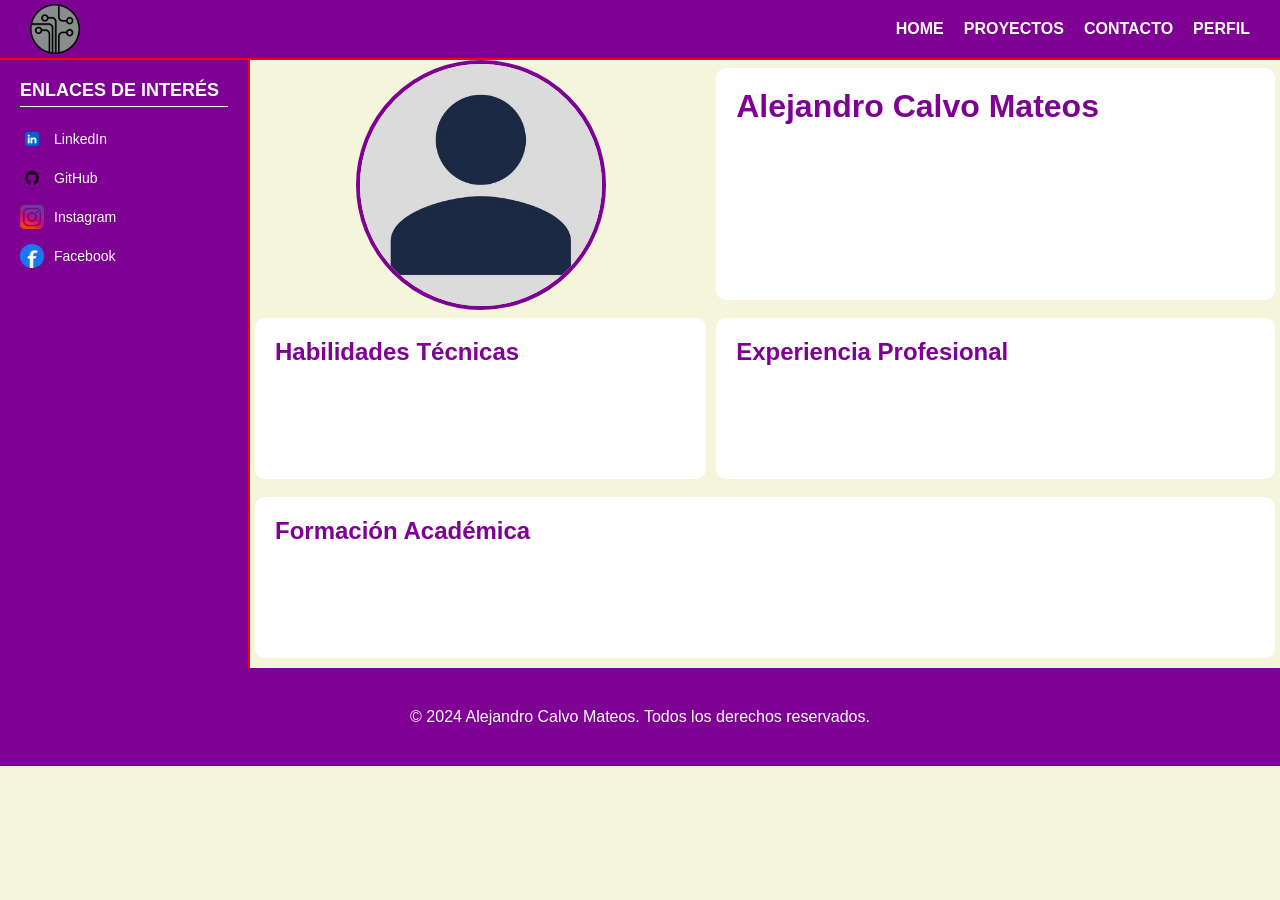
==== index.html @ e0c77dda "mi_cv" ====
<!DOCTYPE html>
<html lang="es">
<head>
    <meta charset="UTF-8">
    <meta name="viewport" content="width=device-width, initial-scale=1.0">
    <title>ALEJANDRO CALVO MATEOS</title>
    <link rel="stylesheet" href="assets/css/index_style.css"> 
</head>
<body>

    <div class="grid_index">
        
        <header class="main_header">
            <img src="assets/img/logo.png" alt="Logo" class="logo">
            <nav>
                <ul class="main_nav">
                    <li><a href="#home">HOME</a></li>
                    <li><a href="#proyectos">PROYECTOS</a></li>
                    <li><a href="#contacto">CONTACTO</a></li>
                    <li><a href="#perfil">PERFIL</a></li>
                </ul>
            </nav>
        </header>

        <aside class="sidebar">
            <h2>Enlaces de interés</h2>
            <ul>
                <li>
                    <a href="https://linkedin.com" target="_blank">
                        <img src="assets/img/linkedin.png" alt="LinkedIn"> LinkedIn
                    </a>
                </li>
                <li>
                    <a href="https://github.com" target="_blank">
                        <img src="assets/img/github.png" alt="GitHub"> GitHub
                    </a>
                </li>
                <li>
                    <a href="https://instagram.com" target="_blank">
                        <img src="assets/img/instagram.png" alt="Instagram"> Instagram
                    </a>
                </li>
                <li>
                    <a href="https://facebook.com" target="_blank">
                        <img src="assets/img/facebook.png" alt="Facebook"> Facebook
                    </a>
                </li>
            </ul>
        </aside>

        <div class="perfil">
            <img src="assets/img/perfil_cv.png" alt="Foto de perfil">
        </div>

        <div class="biografia">
            <h1>Alejandro Calvo Mateos</h1>
            <p>Desarrollador Full Stack con experiencia en la creación de aplicaciones web y móviles. Apasionado por la tecnología y el aprendizaje continuo.</p>
        </div>

        <div class="habilidades">
            <h2>Habilidades Técnicas</h2>
            <ul>
                <li><strong>Lenguajes:</strong> JavaScript, PHP, Java, CSS, HTML, SQL</li>
                <li><strong>Bases de Datos:</strong> Oracle, MySQL</li>
                <li><strong>Versiones:</strong> Git, GitHub</li>
            </ul>
        </div>

        <div class="experiencia">
            <h2>Experiencia Profesional</h2>
            <ul>
                <li><strong>Desarrollador Web - XYZ</strong> (2020 - Presente): React, Node.js.</li>
                <li><strong>Desarrollador Móvil - ABC</strong> (2018 - 2020): Flutter, iOS/Android.</li>
            </ul>
        </div>

        <div class="estudios">
            <h2>Formación Académica</h2>
            <ul>
                <li><strong>ASIR</strong> - UAX (2025 - 2027)</li>
                <li><strong>Bachillerato</strong> - El Catón (2023 - 2025)</li>
                <li><strong>ESO</strong> - El Catón (2019 - 2023)</li>
            </ul>
        </div>

        <footer class="footer">
            <p>&copy; 2024 Alejandro Calvo Mateos. Todos los derechos reservados.</p>
        </footer>

    </div>
</body>
</html>
---- assets/css/index_style.css ----
:root {
    --color-texto: #000000;       
    --color-fondo: #7b7f89;       
    --color-cajas: #ffffff;       
    --color-acento: #ff0000;      
    --color-principal: #7f0193;   
}

@media (prefers-color-scheme: dark) {
    :root {
        --color-texto: #ffffff;
        --color-fondo: #22252a;       
        --color-cajas: #333842;       
        --color-acento: #ff4d4d;      
        --color-principal: #a633ba;   
    }
}

* {
    margin: 0;
    padding: 0;
    box-sizing: border-box;
}

body {
    font-family: sans-serif;
    background-color: var(--color-fondo);
    color: var(--color-texto);
    min-height: 100vh; 
}

a { 
    text-decoration: none; 
    color: var(--color-cajas);
}

ul { 
    list-style: none; 
}

.grid_index {
    display: grid;
    grid-template-columns: 1fr; 
    grid-template-areas:
        "header"
        "perfil"
        "biografia"
        "habilidades"
        "experiencia"
        "estudios"
        "sidebar"
        "footer";
}

@media screen and (min-width: 768px) {
    .grid_index {
        grid-template-columns: 250px 1fr; 
        grid-template-rows: 60px auto auto auto auto auto auto auto;
        
        grid-template-areas:
            "header     header      header          header          header      header      header"
            "sidebar    sidebar     perfil          perfil          perfil      biografia   biografia"
            "sidebar    sidebar     habilidades     habilidades     habilidades experiencia experiencia"
            "sidebar    sidebar     estudios          estudios        estudios     estudios     estudios"
            "footer     footer      footer          footer          footer      footer       footer";
    }
}

.main_header {
    grid-area: header;
    background-color: var(--color-principal);
    display: flex;
    align-items: center;
    justify-content: space-between;
    padding: 0 30px;
    border-bottom: 2px solid var(--color-acento); 
    position: sticky;
    top: 0;
}

.main_header .logo { 
    height: 50px; 
    border-radius: 40px;
}

.main_nav { 
    display: flex; 
    gap: 20px;
    
}

.main_nav a {
    color: var(--color-cajas);
    font-weight: bold;
    transition: color 0.3s;
}

.main_nav a:hover { 
    color: var(--color-texto);
}

.sidebar {
    grid-area: sidebar;
    background-color: var(--color-principal);
    color: var(--color-cajas);
    padding: 20px;
    border-right: 2px solid var(--color-acento);
    display: flex;
    flex-direction: column;
}

.sidebar h2 {
    margin-bottom: 20px;
    font-size: 18px;
    text-transform: uppercase;
    border-bottom: 1px solid var(--color-cajas);
    padding-bottom: 5px;
}

.sidebar ul {
    display: flex;
    flex-direction: column;
    gap: 15px;
}

.sidebar li a {
    display: flex;
    align-items: center;
    gap: 10px; 
    color: var(--color-cajas);
    font-size: 14px;
}

.sidebar li a:hover {
    text-decoration: underline;
}

.sidebar img {
    width: 24px;
    height: 24px;
    object-fit: contain;
}

.biografia, .habilidades, .experiencia, .estudios {
    background-color: var(--color-cajas);
    color: var(--color-texto);
    padding: 20px;
    margin-bottom: 10px;
    margin-top: 8px;
    margin-left: 5px;
    margin-right: 5px;
    border-radius: 10px;
}

.biografia { grid-area: biografia; }
.habilidades { grid-area: habilidades; }
.experiencia { grid-area: experiencia; }
.estudios { grid-area: estudios; }

.biografia h1, .habilidades h2, .experiencia h2, .estudios h2 {
    color: var(--color-principal);
    margin-bottom: 15px;
}

.habilidades li, .experiencia li, .estudios li {
    margin-bottom: 8px;
    margin-left: 30px;
    list-style-type: disc;
}

.perfil {
    grid-area: perfil;
    display: flex;
    justify-content: center;
    align-items: center;
}

.perfil img {
    width: 100%;
    max-width: 250px; 
    height: auto;
    border-radius: 50%;
    border: 4px solid var(--color-principal);
    object-fit: cover;
}

.footer {
    grid-area: footer;
    background-color: var(--color-principal);
    color: var(--color-cajas);
    text-align: center;
    padding: 40px;
    position: sticky;
    bottom: 0;
}

@media (prefers-color-scheme: light){
:root {
    --color-1: #FE006D; 
    --color-2: #FFC00C; 
    --color-3: #3B87FF; 
    --color-4: #8439EC;
    --color-5: #FC5708; 
    --color-6: #00F6D5; 
    --color-fondo: #F5F5DC; 
    --color-texto: #FFFFFF;
}
}

@media (prefers-color-scheme: dark) {
    :root {
        --color-1: #DB4B4B; 
        --color-2: #FFE26C;
        --color-3: #93CF93;
        --color-4: #B698DF; 
        --color-5: #DBA085; 
        --color-6: #FFAAD5; 
        --color-fondo: #F5F5DC; 
        --color-texto: #FFFFFF;
    }
}

@media screen and (min-width: 480px) {
    main {
    display: grid;
    grid-template-areas: 
        "seccion-a"
        "seccion-b"
        "seccion-c"
        "seccion-d"
        "seccion-e"
        "seccion-f";
    }
}


@media screen and (min-width: 768px) {
    main {
    display: grid;
    grid-template-areas: 
        "seccion-a seccion-b"
        "seccion-c seccion-d"
        "seccion-e seccion-f";
    }
}
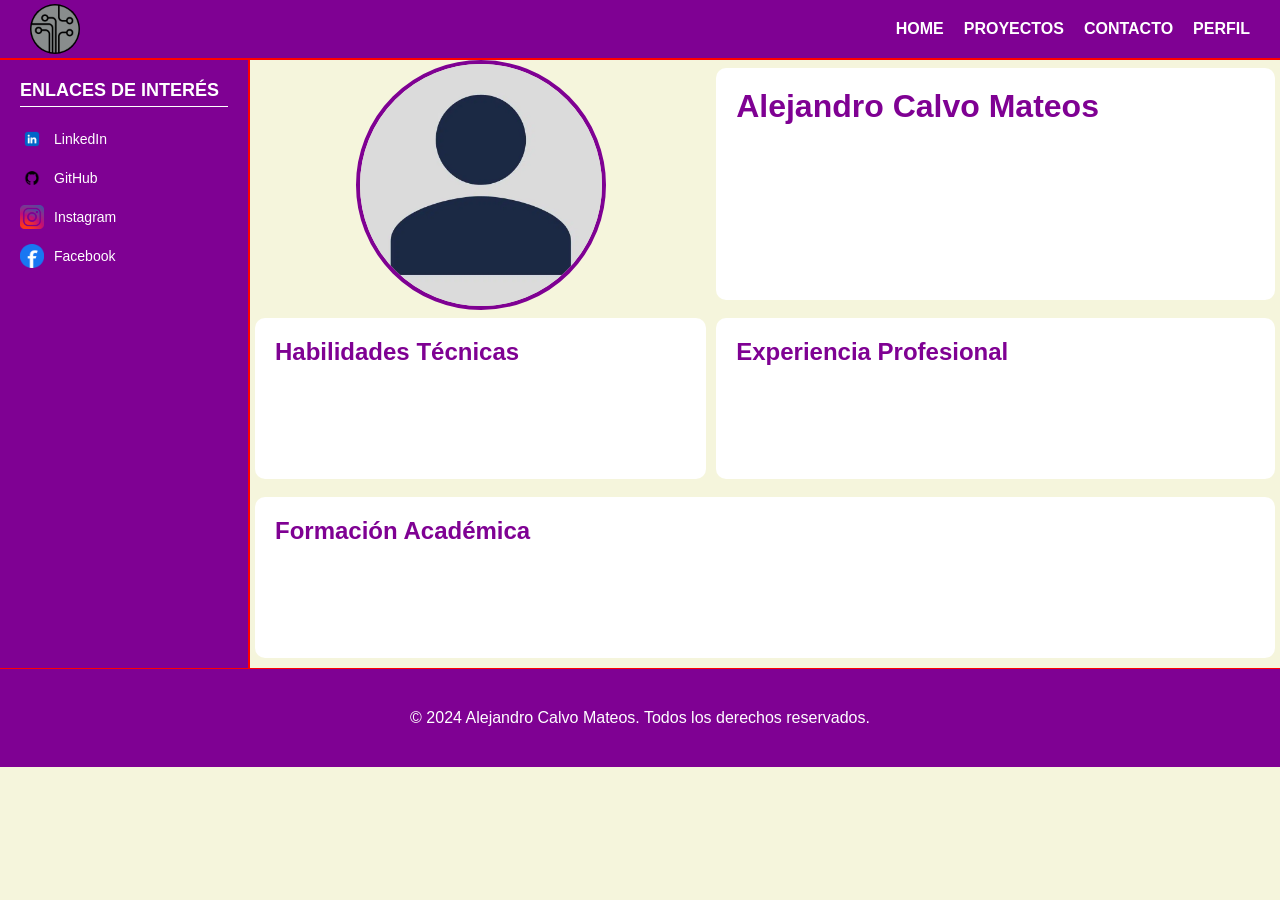
==== commit 9d278b5c: "log" ====
--- a/index.html
+++ b/index.html
@@ -17,7 +17,7 @@
                     <li><a href="#home">HOME</a></li>
                     <li><a href="#proyectos">PROYECTOS</a></li>
                     <li><a href="#contacto">CONTACTO</a></li>
-                    <li><a href="#perfil">PERFIL</a></li>
+                    <li><a href="login.html">PERFIL</a></li>
                 </ul>
             </nav>
         </header>
--- a/assets/css/index_style.css
+++ b/assets/css/index_style.css
@@ -182,6 +182,7 @@
     border-radius: 50%;
     border: 4px solid var(--color-principal);
     object-fit: cover;
+    
 }
 
 .footer {
@@ -192,6 +193,7 @@
     padding: 40px;
     position: sticky;
     bottom: 0;
+    border-top: 1px solid var(--color-acento);
 }
 
 @media (prefers-color-scheme: light){
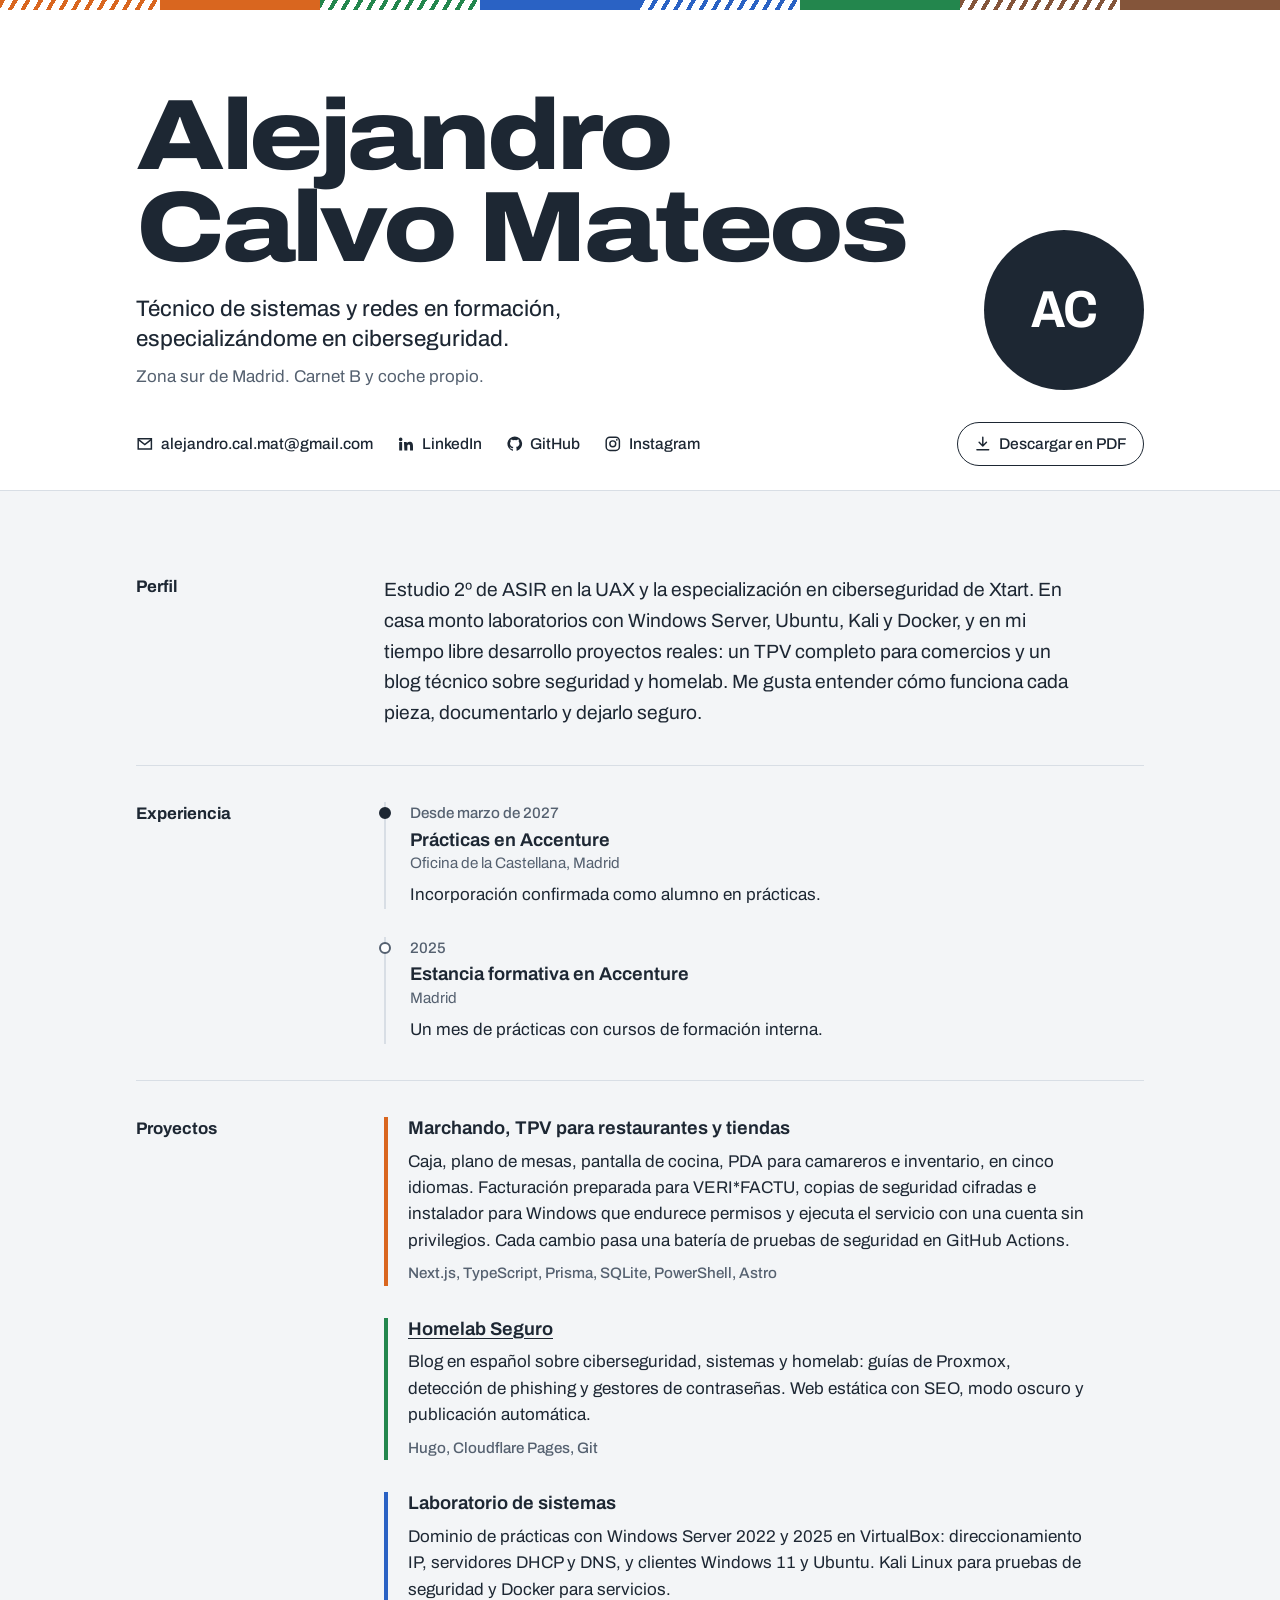
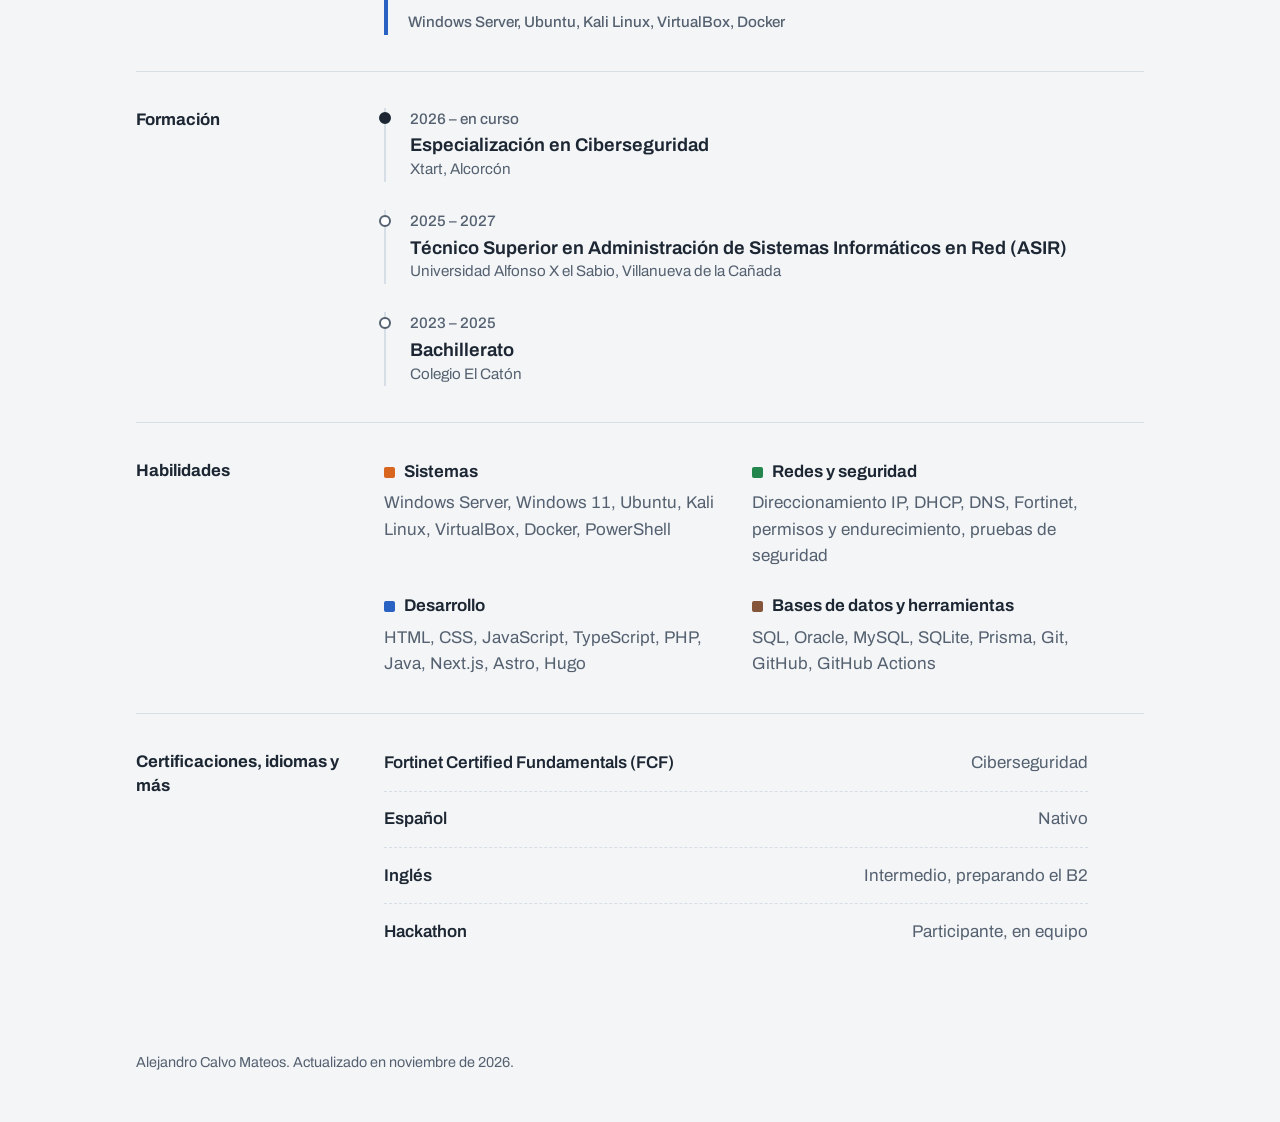
==== commit f9de3f5d: "Rediseñar el CV con contenido real - Nueva página única con modo claro/oscuro, versión móvil y PDF A" ====
--- a/index.html
+++ b/index.html
@@ -3,90 +3,185 @@
 <head>
     <meta charset="UTF-8">
     <meta name="viewport" content="width=device-width, initial-scale=1.0">
-    <title>ALEJANDRO CALVO MATEOS</title>
-    <link rel="stylesheet" href="assets/css/index_style.css"> 
+    <title>Alejandro Calvo Mateos · CV · Sistemas, redes y ciberseguridad</title>
+    <meta name="description" content="CV de Alejandro Calvo Mateos, estudiante de 2º de ASIR en la UAX con especialización en ciberseguridad. Sistemas Windows y Linux, redes, Docker y desarrollo web.">
+    <meta name="author" content="Alejandro Calvo Mateos">
+    <meta property="og:title" content="Alejandro Calvo Mateos · CV">
+    <meta property="og:description" content="Estudiante de ASIR especializándose en ciberseguridad.">
+    <meta property="og:type" content="profile">
+    <meta name="theme-color" content="#1d2733">
+    <link rel="icon" href="assets/img/favicon.svg" type="image/svg+xml">
+    <link rel="preconnect" href="https://fonts.googleapis.com">
+    <link rel="preconnect" href="https://fonts.gstatic.com" crossorigin>
+    <link href="https://fonts.googleapis.com/css2?family=Archivo:wdth,wght@62..125,300..900&display=swap" rel="stylesheet">
+    <link rel="stylesheet" href="assets/css/index_style.css">
 </head>
 <body>
+    <a class="saltar" href="#contenido">Saltar al contenido</a>
 
-    <div class="grid_index">
-        
-        <header class="main_header">
-            <img src="assets/img/logo.png" alt="Logo" class="logo">
-            <nav>
-                <ul class="main_nav">
-                    <li><a href="#home">HOME</a></li>
-                    <li><a href="#proyectos">PROYECTOS</a></li>
-                    <li><a href="#contacto">CONTACTO</a></li>
-                    <li><a href="login.html">PERFIL</a></li>
-                </ul>
-            </nav>
-        </header>
+    <header class="cabecera">
+        <!-- Orden de colores de un cable de red T568B -->
+        <div class="cable" aria-hidden="true">
+            <span class="hilo blanco-naranja"></span><span class="hilo naranja"></span>
+            <span class="hilo blanco-verde"></span><span class="hilo azul"></span>
+            <span class="hilo blanco-azul"></span><span class="hilo verde"></span>
+            <span class="hilo blanco-marron"></span><span class="hilo marron"></span>
+        </div>
 
-        <aside class="sidebar">
-            <h2>Enlaces de interés</h2>
-            <ul>
+        <div class="cabecera-interior">
+            <div class="identidad">
+                <h1 class="nombre">Alejandro<br>Calvo Mateos</h1>
+                <p class="titular">Técnico de sistemas y redes en formación, especializándome en ciberseguridad.</p>
+                <p class="ubicacion">Zona sur de Madrid. Carnet B y coche propio.</p>
+            </div>
+
+            <!-- Para poner tu foto: guárdala como assets/img/foto.jpg y cambia este div por
+                 <img class="foto" src="assets/img/foto.jpg" alt="Alejandro Calvo Mateos"> -->
+            <div class="foto foto-iniciales" aria-hidden="true">AC</div>
+        </div>
+
+        <nav class="contacto" aria-label="Contacto">
+            <a href="mailto:alejandro.cal.mat@gmail.com">
+                <svg viewBox="0 0 24 24" aria-hidden="true"><path d="M3 5h18v14H3z" fill="none" stroke="currentColor" stroke-width="2"/><path d="m3 6 9 7 9-7" fill="none" stroke="currentColor" stroke-width="2"/></svg>
+                alejandro.cal.mat@gmail.com
+            </a>
+            <a href="https://www.linkedin.com/in/alejandro-calvo-mateos-284720370/" target="_blank" rel="noopener">
+                <svg viewBox="0 0 24 24" aria-hidden="true"><path fill="currentColor" d="M4.98 3.5a2.5 2.5 0 1 1 0 5 2.5 2.5 0 0 1 0-5zM3 9.5h4V21H3zM9.5 9.5h3.8v1.6h.1c.5-.9 1.8-1.9 3.7-1.9 4 0 4.7 2.6 4.7 6V21h-4v-5.1c0-1.2 0-2.8-1.7-2.8s-2 1.3-2 2.7V21h-4z"/></svg>
+                LinkedIn
+            </a>
+            <a href="https://github.com/Proyectos-Alejandro" target="_blank" rel="noopener">
+                <svg viewBox="0 0 24 24" aria-hidden="true"><path fill="currentColor" d="M12 2a10 10 0 0 0-3.2 19.5c.5.1.7-.2.7-.5v-1.7c-2.8.6-3.4-1.3-3.4-1.3-.4-1.2-1.1-1.5-1.1-1.5-.9-.6.1-.6.1-.6 1 .1 1.5 1 1.5 1 .9 1.5 2.4 1.1 2.9.8.1-.6.4-1.1.6-1.3-2.2-.3-4.6-1.1-4.6-5 0-1.1.4-2 1-2.7-.1-.3-.4-1.3.1-2.7 0 0 .8-.3 2.8 1a9.6 9.6 0 0 1 5 0c1.9-1.3 2.8-1 2.8-1 .5 1.4.2 2.4.1 2.7.6.7 1 1.6 1 2.7 0 3.9-2.3 4.7-4.6 5 .4.3.7.9.7 1.9V21c0 .3.2.6.7.5A10 10 0 0 0 12 2z"/></svg>
+                GitHub
+            </a>
+            <!-- Cambia TU_USUARIO por tu usuario de Instagram -->
+            <a href="https://www.instagram.com/TU_USUARIO/" target="_blank" rel="noopener">
+                <svg viewBox="0 0 24 24" aria-hidden="true"><rect x="3" y="3" width="18" height="18" rx="5" fill="none" stroke="currentColor" stroke-width="2"/><circle cx="12" cy="12" r="4" fill="none" stroke="currentColor" stroke-width="2"/><circle cx="17.5" cy="6.5" r="1.2" fill="currentColor"/></svg>
+                Instagram
+            </a>
+            <button class="boton-pdf" type="button" onclick="window.print()">
+                <svg viewBox="0 0 24 24" aria-hidden="true"><path d="M12 3v12m0 0-5-5m5 5 5-5M4 20h16" fill="none" stroke="currentColor" stroke-width="2" stroke-linecap="round" stroke-linejoin="round"/></svg>
+                Descargar en PDF
+            </button>
+        </nav>
+    </header>
+
+    <main id="contenido">
+
+        <section class="bloque" aria-labelledby="t-perfil">
+            <h2 id="t-perfil">Perfil</h2>
+            <div class="cuerpo">
+                <p class="perfil">Estudio 2º de ASIR en la UAX y la especialización en ciberseguridad de Xtart. En casa monto laboratorios con Windows Server, Ubuntu, Kali y Docker, y en mi tiempo libre desarrollo proyectos reales: un TPV completo para comercios y un blog técnico sobre seguridad y homelab. Me gusta entender cómo funciona cada pieza, documentarlo y dejarlo seguro.</p>
+            </div>
+        </section>
+
+        <section class="bloque" aria-labelledby="t-experiencia">
+            <h2 id="t-experiencia">Experiencia</h2>
+            <ol class="cuerpo linea-tiempo">
                 <li>
-                    <a href="https://linkedin.com" target="_blank">
-                        <img src="assets/img/linkedin.png" alt="LinkedIn"> LinkedIn
-                    </a>
+                    <p class="fecha">Desde marzo de 2027</p>
+                    <h3>Prácticas en Accenture</h3>
+                    <p class="lugar">Oficina de la Castellana, Madrid</p>
+                    <p>Incorporación confirmada como alumno en prácticas.</p>
                 </li>
                 <li>
-                    <a href="https://github.com" target="_blank">
-                        <img src="assets/img/github.png" alt="GitHub"> GitHub
-                    </a>
+                    <p class="fecha">2025</p>
+                    <h3>Estancia formativa en Accenture</h3>
+                    <p class="lugar">Madrid</p>
+                    <p>Un mes de prácticas con cursos de formación interna.</p>
+                </li>
+            </ol>
+        </section>
+
+        <section class="bloque" aria-labelledby="t-proyectos">
+            <h2 id="t-proyectos">Proyectos</h2>
+            <div class="cuerpo proyectos">
+                <article class="proyecto par-naranja">
+                    <h3>Marchando, TPV para restaurantes y tiendas</h3>
+                    <p>Caja, plano de mesas, pantalla de cocina, PDA para camareros e inventario, en cinco idiomas. Facturación preparada para VERI*FACTU, copias de seguridad cifradas e instalador para Windows que endurece permisos y ejecuta el servicio con una cuenta sin privilegios. Cada cambio pasa una batería de pruebas de seguridad en GitHub Actions.</p>
+                    <p class="tecnologias">Next.js, TypeScript, Prisma, SQLite, PowerShell, Astro</p>
+                </article>
+                <article class="proyecto par-verde">
+                    <h3><a href="https://homelabsegura.tech" target="_blank" rel="noopener">Homelab Seguro</a></h3>
+                    <p>Blog en español sobre ciberseguridad, sistemas y homelab: guías de Proxmox, detección de phishing y gestores de contraseñas. Web estática con SEO, modo oscuro y publicación automática.</p>
+                    <p class="tecnologias">Hugo, Cloudflare Pages, Git</p>
+                </article>
+                <article class="proyecto par-azul">
+                    <h3>Laboratorio de sistemas</h3>
+                    <p>Dominio de prácticas con Windows Server 2022 y 2025 en VirtualBox: direccionamiento IP, servidores DHCP y DNS, y clientes Windows 11 y Ubuntu. Kali Linux para pruebas de seguridad y Docker para servicios.</p>
+                    <p class="tecnologias">Windows Server, Ubuntu, Kali Linux, VirtualBox, Docker</p>
+                </article>
+            </div>
+        </section>
+
+        <section class="bloque" aria-labelledby="t-formacion">
+            <h2 id="t-formacion">Formación</h2>
+            <ol class="cuerpo linea-tiempo">
+                <li>
+                    <p class="fecha">2026 – en curso</p>
+                    <h3>Especialización en Ciberseguridad</h3>
+                    <p class="lugar">Xtart, Alcorcón</p>
                 </li>
                 <li>
-                    <a href="https://instagram.com" target="_blank">
-                        <img src="assets/img/instagram.png" alt="Instagram"> Instagram
-                    </a>
+                    <p class="fecha">2025 – 2027</p>
+                    <h3>Técnico Superior en Administración de Sistemas Informáticos en Red (ASIR)</h3>
+                    <p class="lugar">Universidad Alfonso X el Sabio, Villanueva de la Cañada</p>
                 </li>
                 <li>
-                    <a href="https://facebook.com" target="_blank">
-                        <img src="assets/img/facebook.png" alt="Facebook"> Facebook
-                    </a>
+                    <p class="fecha">2023 – 2025</p>
+                    <h3>Bachillerato</h3>
+                    <p class="lugar">Colegio El Catón</p>
                 </li>
-            </ul>
-        </aside>
+            </ol>
+        </section>
 
-        <div class="perfil">
-            <img src="assets/img/perfil_cv.png" alt="Foto de perfil">
-        </div>
+        <section class="bloque" aria-labelledby="t-habilidades">
+            <h2 id="t-habilidades">Habilidades</h2>
+            <dl class="cuerpo habilidades">
+                <div class="par-naranja">
+                    <dt>Sistemas</dt>
+                    <dd>Windows Server, Windows 11, Ubuntu, Kali Linux, VirtualBox, Docker, PowerShell</dd>
+                </div>
+                <div class="par-verde">
+                    <dt>Redes y seguridad</dt>
+                    <dd>Direccionamiento IP, DHCP, DNS, Fortinet, permisos y endurecimiento, pruebas de seguridad</dd>
+                </div>
+                <div class="par-azul">
+                    <dt>Desarrollo</dt>
+                    <dd>HTML, CSS, JavaScript, TypeScript, PHP, Java, Next.js, Astro, Hugo</dd>
+                </div>
+                <div class="par-marron">
+                    <dt>Bases de datos y herramientas</dt>
+                    <dd>SQL, Oracle, MySQL, SQLite, Prisma, Git, GitHub, GitHub Actions</dd>
+                </div>
+            </dl>
+        </section>
 
-        <div class="biografia">
-            <h1>Alejandro Calvo Mateos</h1>
-            <p>Desarrollador Full Stack con experiencia en la creación de aplicaciones web y móviles. Apasionado por la tecnología y el aprendizaje continuo.</p>
-        </div>
+        <section class="bloque" aria-labelledby="t-certificaciones">
+            <h2 id="t-certificaciones">Certificaciones, idiomas y más</h2>
+            <dl class="cuerpo datos">
+                <div>
+                    <dt>Fortinet Certified Fundamentals (FCF)</dt>
+                    <dd>Ciberseguridad</dd>
+                </div>
+                <div>
+                    <dt>Español</dt>
+                    <dd>Nativo</dd>
+                </div>
+                <div>
+                    <dt>Inglés</dt>
+                    <dd>Intermedio, preparando el B2</dd>
+                </div>
+                <div>
+                    <dt>Hackathon</dt>
+                    <dd>Participante, en equipo</dd>
+                </div>
+            </dl>
+        </section>
 
-        <div class="habilidades">
-            <h2>Habilidades Técnicas</h2>
-            <ul>
-                <li><strong>Lenguajes:</strong> JavaScript, PHP, Java, CSS, HTML, SQL</li>
-                <li><strong>Bases de Datos:</strong> Oracle, MySQL</li>
-                <li><strong>Versiones:</strong> Git, GitHub</li>
-            </ul>
-        </div>
+    </main>
 
-        <div class="experiencia">
-            <h2>Experiencia Profesional</h2>
-            <ul>
-                <li><strong>Desarrollador Web - XYZ</strong> (2020 - Presente): React, Node.js.</li>
-                <li><strong>Desarrollador Móvil - ABC</strong> (2018 - 2020): Flutter, iOS/Android.</li>
-            </ul>
-        </div>
-
-        <div class="estudios">
-            <h2>Formación Académica</h2>
-            <ul>
-                <li><strong>ASIR</strong> - UAX (2025 - 2027)</li>
-                <li><strong>Bachillerato</strong> - El Catón (2023 - 2025)</li>
-                <li><strong>ESO</strong> - El Catón (2019 - 2023)</li>
-            </ul>
-        </div>
-
-        <footer class="footer">
-            <p>&copy; 2024 Alejandro Calvo Mateos. Todos los derechos reservados.</p>
-        </footer>
-
-    </div>
+    <footer class="pie">
+        <p>Alejandro Calvo Mateos. Actualizado en noviembre de 2026.</p>
+    </footer>
 </body>
-</html>+</html>
--- a/assets/css/index_style.css
+++ b/assets/css/index_style.css
@@ -1,247 +1,593 @@
+/* CV de Alejandro Calvo Mateos
+   Paleta tomada de los colores de un cable de red (T568B):
+   naranja, verde, azul y marrón sobre una base azul pizarra. */
+
 :root {
-    --color-texto: #000000;       
-    --color-fondo: #7b7f89;       
-    --color-cajas: #ffffff;       
-    --color-acento: #ff0000;      
-    --color-principal: #7f0193;   
+    --fondo: #f3f5f7;
+    --superficie: #ffffff;
+    --tinta: #1d2733;
+    --tinta-suave: #556170;
+    --linea: #d8dee5;
+
+    --naranja: #d9661f;
+    --verde: #23864d;
+    --azul: #2a62c4;
+    --marron: #84553a;
+
+    --enlace: var(--azul);
+    --ancho: 68rem;
+    --gutter: 13rem;
+
+    color-scheme: light dark;
 }
 
 @media (prefers-color-scheme: dark) {
     :root {
-        --color-texto: #ffffff;
-        --color-fondo: #22252a;       
-        --color-cajas: #333842;       
-        --color-acento: #ff4d4d;      
-        --color-principal: #a633ba;   
-    }
-}
-
-* {
+        --fondo: #141a22;
+        --superficie: #1b232e;
+        --tinta: #e7ecf2;
+        --tinta-suave: #9eabbb;
+        --linea: #2c3744;
+
+        --naranja: #f08a45;
+        --verde: #4cbf7b;
+        --azul: #6f9ef0;
+        --marron: #c08a68;
+    }
+}
+
+*,
+*::before,
+*::after {
+    box-sizing: border-box;
+}
+
+body {
     margin: 0;
+    font-family: "Archivo", system-ui, sans-serif;
+    font-size: 1.0625rem;
+    line-height: 1.55;
+    background: var(--fondo);
+    color: var(--tinta);
+    font-variant-numeric: tabular-nums;
+    -webkit-font-smoothing: antialiased;
+}
+
+h1, h2, h3, p, ol, dl, dd {
+    margin: 0;
+}
+
+ol {
     padding: 0;
-    box-sizing: border-box;
-}
-
-body {
-    font-family: sans-serif;
-    background-color: var(--color-fondo);
-    color: var(--color-texto);
-    min-height: 100vh; 
-}
-
-a { 
-    text-decoration: none; 
-    color: var(--color-cajas);
-}
-
-ul { 
-    list-style: none; 
-}
-
-.grid_index {
-    display: grid;
-    grid-template-columns: 1fr; 
-    grid-template-areas:
-        "header"
-        "perfil"
-        "biografia"
-        "habilidades"
-        "experiencia"
-        "estudios"
-        "sidebar"
-        "footer";
-}
-
-@media screen and (min-width: 768px) {
-    .grid_index {
-        grid-template-columns: 250px 1fr; 
-        grid-template-rows: 60px auto auto auto auto auto auto auto;
-        
-        grid-template-areas:
-            "header     header      header          header          header      header      header"
-            "sidebar    sidebar     perfil          perfil          perfil      biografia   biografia"
-            "sidebar    sidebar     habilidades     habilidades     habilidades experiencia experiencia"
-            "sidebar    sidebar     estudios          estudios        estudios     estudios     estudios"
-            "footer     footer      footer          footer          footer      footer       footer";
-    }
-}
-
-.main_header {
-    grid-area: header;
-    background-color: var(--color-principal);
+    list-style: none;
+}
+
+a {
+    color: var(--enlace);
+    text-underline-offset: 0.18em;
+}
+
+:focus-visible {
+    outline: 3px solid var(--azul);
+    outline-offset: 3px;
+    border-radius: 2px;
+}
+
+.saltar {
+    position: absolute;
+    left: 1rem;
+    top: -3rem;
+    padding: 0.5rem 0.9rem;
+    background: var(--tinta);
+    color: var(--fondo);
+    z-index: 10;
+}
+
+.saltar:focus {
+    top: 1rem;
+}
+
+/* ---------- Cabecera ---------- */
+
+.cabecera {
+    background: var(--superficie);
+    border-bottom: 1px solid var(--linea);
+}
+
+.cable {
+    display: grid;
+    grid-template-columns: repeat(8, 1fr);
+    height: 10px;
+}
+
+.hilo.naranja { background: var(--naranja); }
+.hilo.verde   { background: var(--verde); }
+.hilo.azul    { background: var(--azul); }
+.hilo.marron  { background: var(--marron); }
+
+.hilo.blanco-naranja,
+.hilo.blanco-verde,
+.hilo.blanco-azul,
+.hilo.blanco-marron {
+    background: repeating-linear-gradient(
+        -60deg,
+        var(--superficie) 0 7px,
+        var(--c) 7px 11px
+    );
+}
+
+.hilo.blanco-naranja { --c: var(--naranja); }
+.hilo.blanco-verde   { --c: var(--verde); }
+.hilo.blanco-azul    { --c: var(--azul); }
+.hilo.blanco-marron  { --c: var(--marron); }
+
+.cabecera-interior,
+.contacto {
+    max-width: var(--ancho);
+    margin: 0 auto;
+    padding-inline: clamp(1.25rem, 4vw, 2.5rem);
+}
+
+.cabecera-interior {
+    display: flex;
+    align-items: flex-end;
+    justify-content: space-between;
+    gap: 2rem;
+    padding-top: clamp(2.5rem, 7vw, 5rem);
+}
+
+.nombre {
+    font-size: clamp(2.75rem, 9vw, 6.25rem);
+    font-weight: 820;
+    font-stretch: 118%;
+    font-variation-settings: "wdth" 118;
+    line-height: 0.92;
+    letter-spacing: -0.035em;
+}
+
+.titular {
+    margin-top: 1.25rem;
+    max-width: 34ch;
+    font-size: clamp(1.15rem, 2.2vw, 1.4rem);
+    line-height: 1.35;
+    font-weight: 450;
+}
+
+.ubicacion {
+    margin-top: 0.6rem;
+    color: var(--tinta-suave);
+}
+
+.foto {
+    flex: none;
+    width: clamp(6.5rem, 15vw, 10rem);
+    aspect-ratio: 1;
+    border-radius: 50%;
+    object-fit: cover;
+}
+
+.foto-iniciales {
+    display: grid;
+    place-items: center;
+    background: var(--tinta);
+    color: var(--superficie);
+    font-size: clamp(2rem, 5vw, 3.25rem);
+    font-weight: 700;
+    font-variation-settings: "wdth" 90;
+    letter-spacing: -0.02em;
+}
+
+.contacto {
+    display: flex;
+    flex-wrap: wrap;
+    align-items: center;
+    gap: 0.5rem 1.5rem;
+    padding-top: 2rem;
+    padding-bottom: 1.5rem;
+}
+
+.contacto a,
+.boton-pdf {
+    display: inline-flex;
+    align-items: center;
+    gap: 0.45rem;
+    font: inherit;
+    font-size: 0.975rem;
+    font-weight: 500;
+    color: var(--tinta);
+    text-decoration: none;
+}
+
+.contacto a:hover {
+    color: var(--enlace);
+    text-decoration: underline;
+}
+
+.contacto svg,
+.boton-pdf svg {
+    width: 1.1rem;
+    height: 1.1rem;
+    flex: none;
+}
+
+.boton-pdf {
+    margin-left: auto;
+    padding: 0.55rem 1rem;
+    border: 1.5px solid var(--tinta);
+    border-radius: 999px;
+    background: transparent;
+    cursor: pointer;
+}
+
+.boton-pdf:hover {
+    background: var(--tinta);
+    color: var(--superficie);
+}
+
+/* ---------- Contenido ---------- */
+
+main {
+    max-width: var(--ancho);
+    margin: 0 auto;
+    padding: clamp(1.5rem, 4vw, 3rem) clamp(1.25rem, 4vw, 2.5rem) 2rem;
+}
+
+.bloque {
+    display: grid;
+    grid-template-columns: var(--gutter) minmax(0, 1fr);
+    gap: 1rem 2.5rem;
+    padding-block: 2.25rem;
+    border-top: 1px solid var(--linea);
+}
+
+.bloque:first-child {
+    border-top: 0;
+}
+
+.bloque > h2 {
+    font-size: 1.05rem;
+    font-weight: 700;
+    font-variation-settings: "wdth" 100;
+    line-height: 1.4;
+}
+
+.cuerpo {
+    max-width: 44rem;
+}
+
+.perfil {
+    font-size: 1.2rem;
+    line-height: 1.6;
+}
+
+h3 {
+    font-size: 1.15rem;
+    font-weight: 650;
+    line-height: 1.3;
+}
+
+.lugar,
+.fecha,
+.tecnologias {
+    color: var(--tinta-suave);
+    font-size: 0.95rem;
+}
+
+/* Línea de tiempo: experiencia y formación */
+
+.linea-tiempo {
+    display: grid;
+    gap: 1.75rem;
+}
+
+.linea-tiempo li {
+    position: relative;
+    padding-left: 1.5rem;
+    border-left: 2px solid var(--linea);
+}
+
+.linea-tiempo li::before {
+    content: "";
+    position: absolute;
+    left: -7px;
+    top: 0.3rem;
+    width: 12px;
+    height: 12px;
+    border-radius: 50%;
+    background: var(--superficie);
+    border: 2px solid var(--tinta-suave);
+}
+
+.linea-tiempo li:first-child::before {
+    background: var(--tinta);
+    border-color: var(--tinta);
+}
+
+.linea-tiempo .fecha {
+    margin-bottom: 0.2rem;
+    font-weight: 500;
+}
+
+.linea-tiempo p:last-child:not(.lugar) {
+    margin-top: 0.4rem;
+}
+
+/* Proyectos: el color de cada uno es un par del cable */
+
+.par-naranja { --par: var(--naranja); }
+.par-verde   { --par: var(--verde); }
+.par-azul    { --par: var(--azul); }
+.par-marron  { --par: var(--marron); }
+
+.proyectos {
+    display: grid;
+    gap: 2rem;
+}
+
+.proyecto {
+    padding-left: 1.25rem;
+    border-left: 4px solid var(--par);
+}
+
+.proyecto h3 a {
+    color: inherit;
+}
+
+.proyecto h3 a:hover {
+    color: var(--par);
+}
+
+.proyecto p {
+    margin-top: 0.5rem;
+}
+
+.tecnologias {
+    font-weight: 500;
+}
+
+/* Habilidades */
+
+.habilidades {
+    display: grid;
+    grid-template-columns: repeat(2, minmax(0, 1fr));
+    gap: 1.5rem 2rem;
+}
+
+.habilidades dt {
     display: flex;
     align-items: center;
+    gap: 0.55rem;
+    font-weight: 650;
+}
+
+.habilidades dt::before {
+    content: "";
+    width: 0.7rem;
+    height: 0.7rem;
+    border-radius: 2px;
+    background: var(--par);
+}
+
+.habilidades dd {
+    margin-top: 0.3rem;
+    color: var(--tinta-suave);
+}
+
+/* Certificaciones e idiomas */
+
+.datos {
+    display: grid;
+    gap: 0.9rem;
+}
+
+.datos div {
+    display: flex;
+    flex-wrap: wrap;
     justify-content: space-between;
-    padding: 0 30px;
-    border-bottom: 2px solid var(--color-acento); 
-    position: sticky;
-    top: 0;
-}
-
-.main_header .logo { 
-    height: 50px; 
-    border-radius: 40px;
-}
-
-.main_nav { 
-    display: flex; 
-    gap: 20px;
-    
-}
-
-.main_nav a {
-    color: var(--color-cajas);
-    font-weight: bold;
-    transition: color 0.3s;
-}
-
-.main_nav a:hover { 
-    color: var(--color-texto);
-}
-
-.sidebar {
-    grid-area: sidebar;
-    background-color: var(--color-principal);
-    color: var(--color-cajas);
-    padding: 20px;
-    border-right: 2px solid var(--color-acento);
-    display: flex;
-    flex-direction: column;
-}
-
-.sidebar h2 {
-    margin-bottom: 20px;
-    font-size: 18px;
-    text-transform: uppercase;
-    border-bottom: 1px solid var(--color-cajas);
-    padding-bottom: 5px;
-}
-
-.sidebar ul {
-    display: flex;
-    flex-direction: column;
-    gap: 15px;
-}
-
-.sidebar li a {
-    display: flex;
-    align-items: center;
-    gap: 10px; 
-    color: var(--color-cajas);
-    font-size: 14px;
-}
-
-.sidebar li a:hover {
-    text-decoration: underline;
-}
-
-.sidebar img {
-    width: 24px;
-    height: 24px;
-    object-fit: contain;
-}
-
-.biografia, .habilidades, .experiencia, .estudios {
-    background-color: var(--color-cajas);
-    color: var(--color-texto);
-    padding: 20px;
-    margin-bottom: 10px;
-    margin-top: 8px;
-    margin-left: 5px;
-    margin-right: 5px;
-    border-radius: 10px;
-}
-
-.biografia { grid-area: biografia; }
-.habilidades { grid-area: habilidades; }
-.experiencia { grid-area: experiencia; }
-.estudios { grid-area: estudios; }
-
-.biografia h1, .habilidades h2, .experiencia h2, .estudios h2 {
-    color: var(--color-principal);
-    margin-bottom: 15px;
-}
-
-.habilidades li, .experiencia li, .estudios li {
-    margin-bottom: 8px;
-    margin-left: 30px;
-    list-style-type: disc;
-}
-
-.perfil {
-    grid-area: perfil;
-    display: flex;
-    justify-content: center;
-    align-items: center;
-}
-
-.perfil img {
-    width: 100%;
-    max-width: 250px; 
-    height: auto;
-    border-radius: 50%;
-    border: 4px solid var(--color-principal);
-    object-fit: cover;
-    
-}
-
-.footer {
-    grid-area: footer;
-    background-color: var(--color-principal);
-    color: var(--color-cajas);
-    text-align: center;
-    padding: 40px;
-    position: sticky;
-    bottom: 0;
-    border-top: 1px solid var(--color-acento);
-}
-
-@media (prefers-color-scheme: light){
-:root {
-    --color-1: #FE006D; 
-    --color-2: #FFC00C; 
-    --color-3: #3B87FF; 
-    --color-4: #8439EC;
-    --color-5: #FC5708; 
-    --color-6: #00F6D5; 
-    --color-fondo: #F5F5DC; 
-    --color-texto: #FFFFFF;
-}
-}
-
-@media (prefers-color-scheme: dark) {
+    gap: 0.25rem 1.5rem;
+    padding-bottom: 0.9rem;
+    border-bottom: 1px dashed var(--linea);
+}
+
+.datos div:last-child {
+    border-bottom: 0;
+}
+
+.datos dt {
+    font-weight: 600;
+}
+
+.datos dd {
+    color: var(--tinta-suave);
+}
+
+/* ---------- Pie ---------- */
+
+.pie {
+    max-width: var(--ancho);
+    margin: 0 auto;
+    padding: 1.5rem clamp(1.25rem, 4vw, 2.5rem) 3rem;
+    color: var(--tinta-suave);
+    font-size: 0.9rem;
+}
+
+/* ---------- Móvil ---------- */
+
+@media (max-width: 760px) {
+    .bloque {
+        grid-template-columns: 1fr;
+        padding-block: 1.75rem;
+    }
+
+    .habilidades {
+        grid-template-columns: 1fr;
+    }
+
+    .boton-pdf {
+        margin-left: 0;
+    }
+}
+
+@media (max-width: 520px) {
+    .cabecera-interior {
+        flex-direction: column-reverse;
+        align-items: flex-start;
+    }
+}
+
+/* ---------- Impresión / PDF ---------- */
+
+@media print {
+    @page {
+        size: A4;
+        margin: 14mm 14mm 12mm;
+    }
+
     :root {
-        --color-1: #DB4B4B; 
-        --color-2: #FFE26C;
-        --color-3: #93CF93;
-        --color-4: #B698DF; 
-        --color-5: #DBA085; 
-        --color-6: #FFAAD5; 
-        --color-fondo: #F5F5DC; 
-        --color-texto: #FFFFFF;
-    }
-}
-
-@media screen and (min-width: 480px) {
+        --fondo: #fff;
+        --superficie: #fff;
+        --tinta: #1d2733;
+        --tinta-suave: #4b5664;
+        --linea: #d8dee5;
+        --naranja: #d9661f;
+        --verde: #23864d;
+        --azul: #2a62c4;
+        --marron: #84553a;
+        --gutter: 9.5rem;
+    }
+
+    body {
+        font-size: 10pt;
+        line-height: 1.45;
+        -webkit-print-color-adjust: exact;
+        print-color-adjust: exact;
+    }
+
+    .saltar,
+    .boton-pdf {
+        display: none;
+    }
+
+    .cabecera {
+        border: 0;
+    }
+
+    .cable {
+        height: 6px;
+    }
+
+    .cabecera-interior,
+    .contacto,
+    main,
+    .pie {
+        max-width: none;
+        padding-inline: 0;
+    }
+
+    .cabecera-interior {
+        padding-top: 1.25rem;
+        flex-direction: row;
+        align-items: flex-end;
+    }
+
+    .nombre {
+        font-size: 34pt;
+    }
+
+    .titular {
+        font-size: 12.5pt;
+        margin-top: 0.6rem;
+    }
+
+    .foto {
+        width: 5.5rem;
+    }
+
+    .foto-iniciales {
+        font-size: 22pt;
+    }
+
+    .contacto {
+        padding-top: 0.9rem;
+        padding-bottom: 0.6rem;
+        gap: 0.3rem 1.25rem;
+    }
+
+    .contacto a {
+        font-size: 9pt;
+    }
+
+    /* En papel no se puede pulsar: se muestra la dirección */
+    .contacto a[href^="https"]::after {
+        content: " " attr(href);
+        color: var(--tinta-suave);
+        font-weight: 400;
+    }
+
     main {
-    display: grid;
-    grid-template-areas: 
-        "seccion-a"
-        "seccion-b"
-        "seccion-c"
-        "seccion-d"
-        "seccion-e"
-        "seccion-f";
-    }
-}
-
-
-@media screen and (min-width: 768px) {
-    main {
-    display: grid;
-    grid-template-areas: 
-        "seccion-a seccion-b"
-        "seccion-c seccion-d"
-        "seccion-e seccion-f";
-    }
-}+        padding-top: 0.25rem;
+        padding-bottom: 0;
+    }
+
+    .bloque {
+        grid-template-columns: var(--gutter) minmax(0, 1fr);
+        gap: 0.5rem 1.5rem;
+        padding-block: 0.8rem;
+        break-inside: avoid;
+    }
+
+    .bloque > h2 {
+        font-size: 10.5pt;
+    }
+
+    h3 {
+        font-size: 10.5pt;
+    }
+
+    .perfil {
+        font-size: 10.5pt;
+    }
+
+    .cuerpo {
+        max-width: none;
+    }
+
+    .linea-tiempo,
+    .proyectos {
+        gap: 0.7rem;
+    }
+
+    .proyecto p {
+        margin-top: 0.2rem;
+    }
+
+    .habilidades {
+        grid-template-columns: repeat(2, minmax(0, 1fr));
+        gap: 0.6rem 1.25rem;
+    }
+
+    .lugar,
+    .fecha,
+    .tecnologias {
+        font-size: 9pt;
+    }
+
+    .datos {
+        gap: 0.35rem;
+    }
+
+    .datos div {
+        padding-bottom: 0.35rem;
+    }
+
+    .pie {
+        display: none;
+    }
+}
+
+@media (prefers-reduced-motion: reduce) {
+    * {
+        transition: none !important;
+        animation: none !important;
+    }
+}
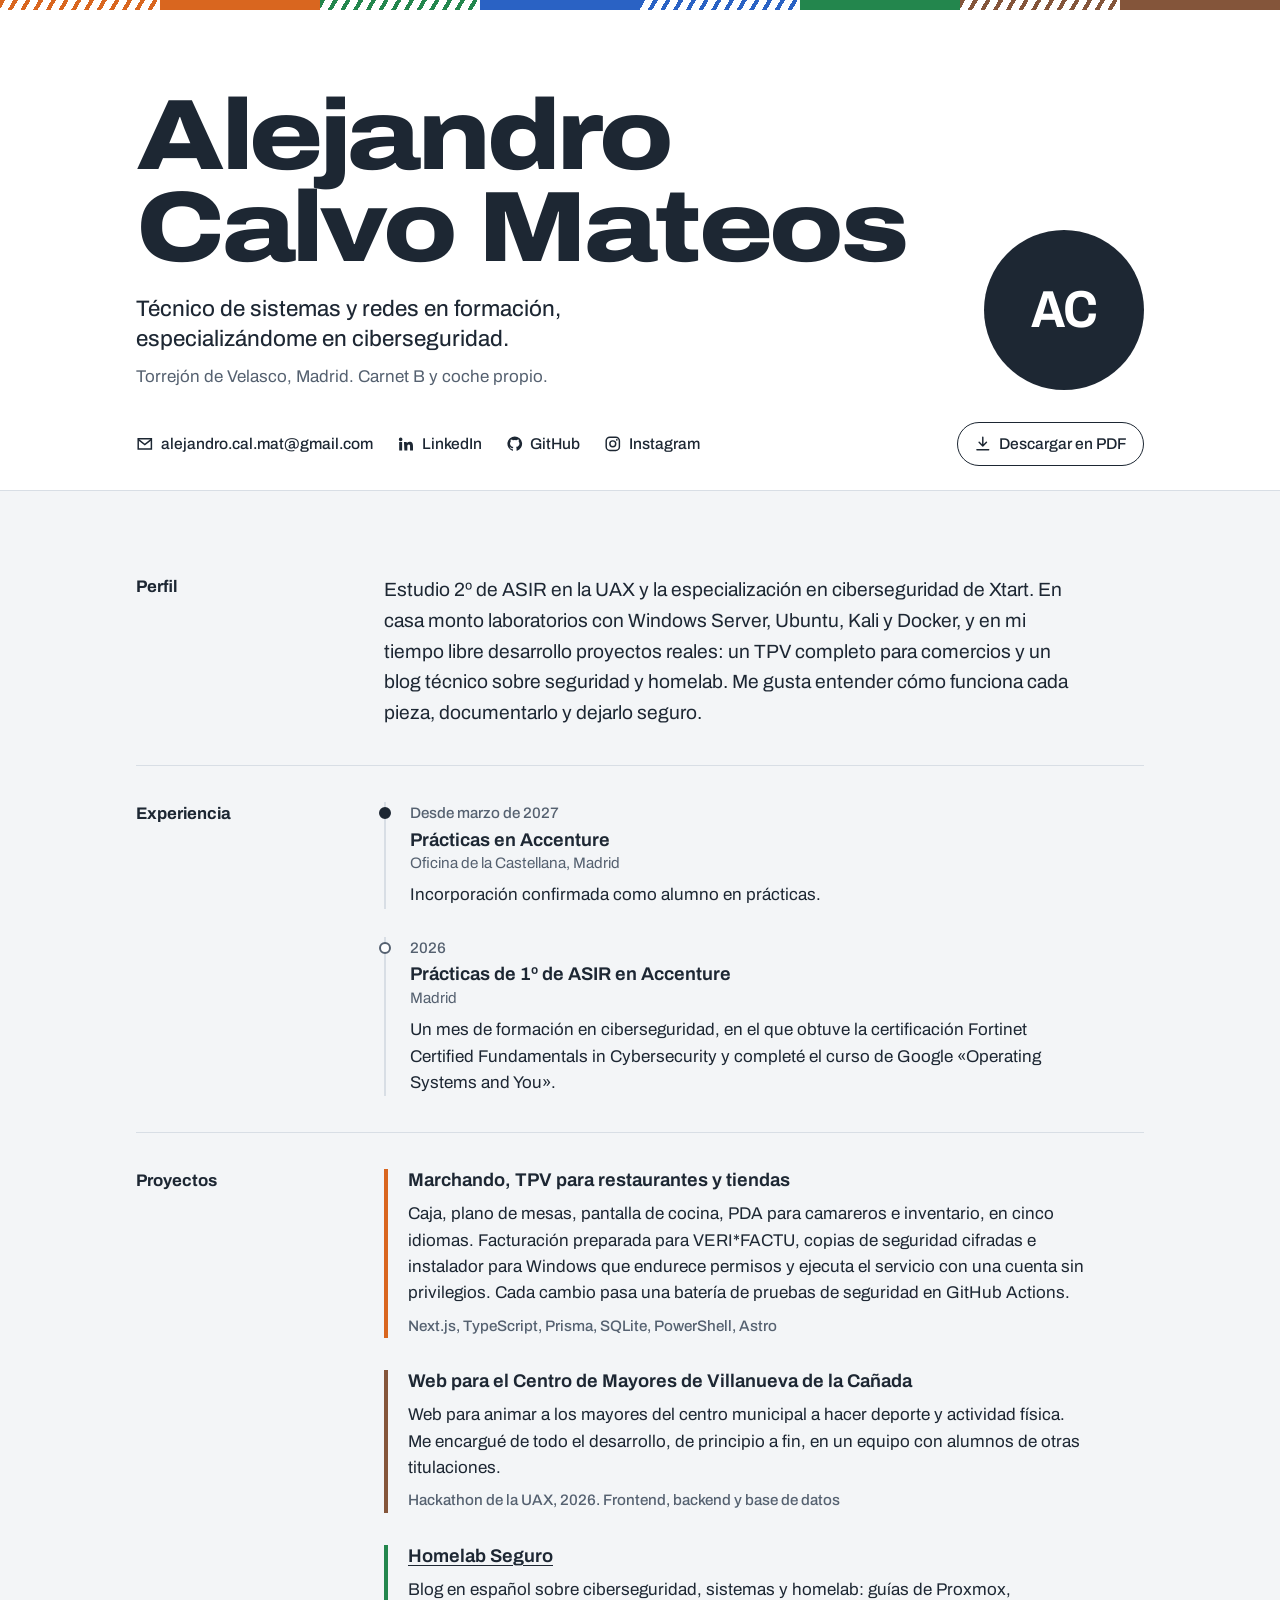
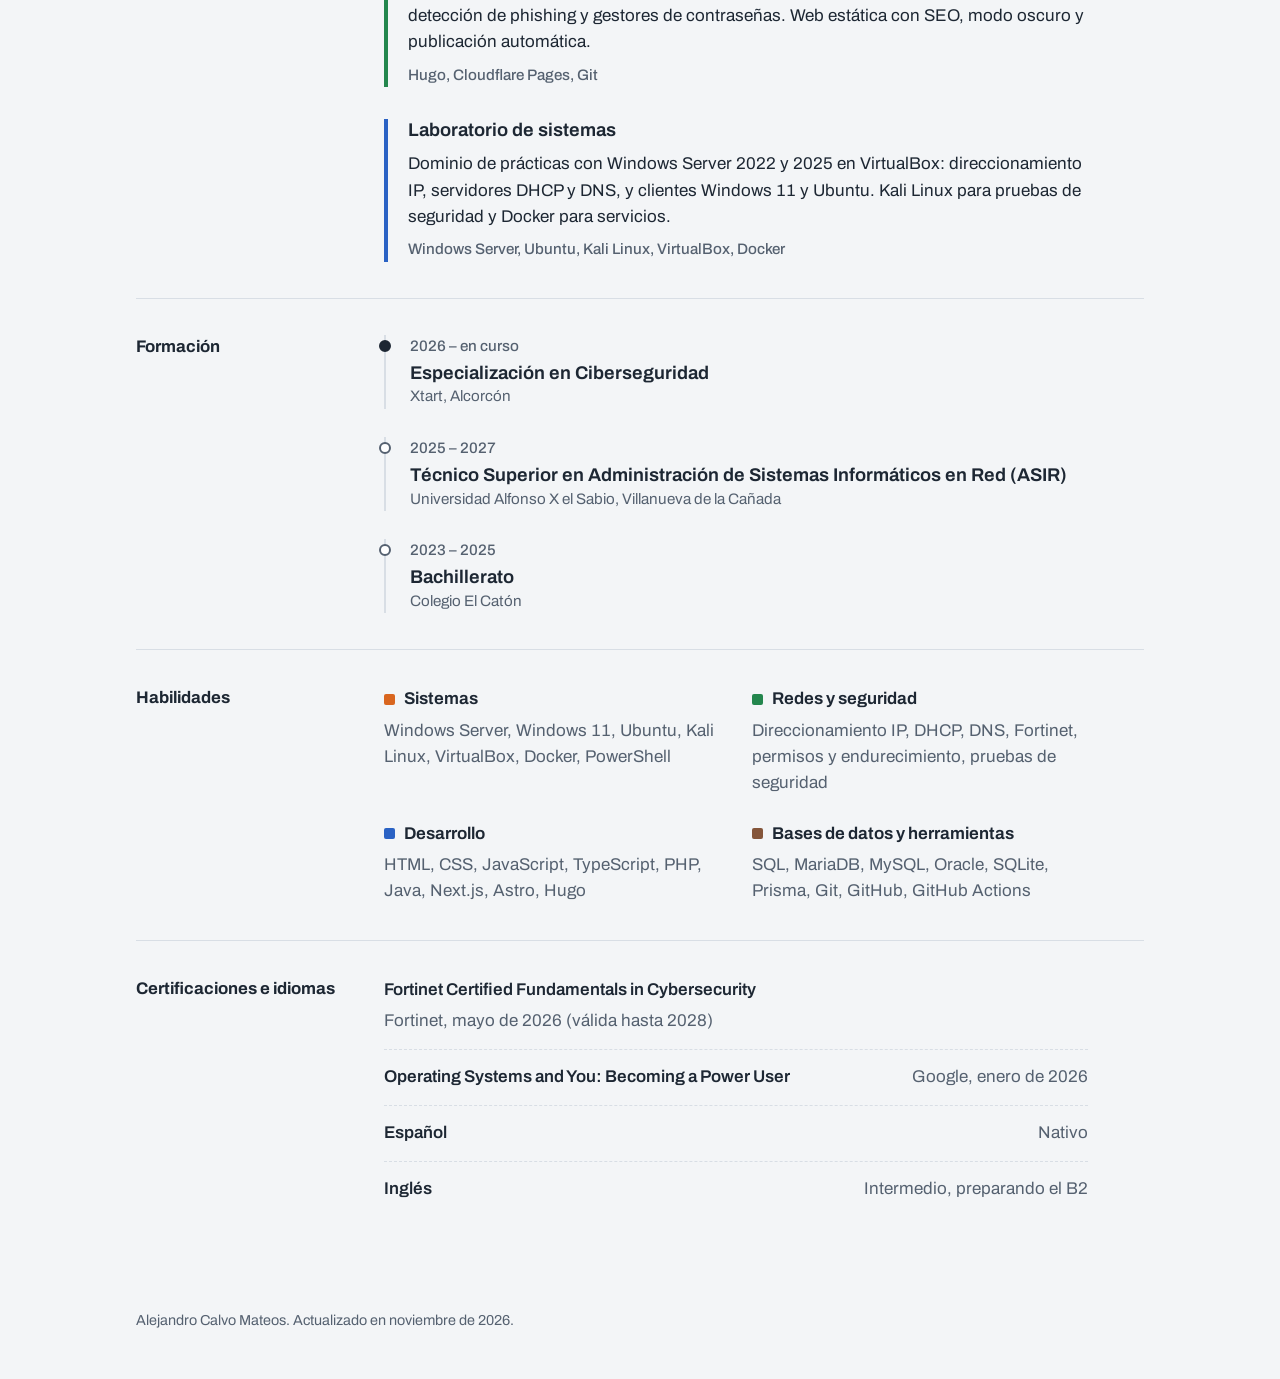
==== commit 82923b49: "Completar el CV con los datos de LinkedIn - Ubicación: Torrejón de Velasco - Prácticas de 1º en Acce" ====
--- a/index.html
+++ b/index.html
@@ -32,7 +32,7 @@
             <div class="identidad">
                 <h1 class="nombre">Alejandro<br>Calvo Mateos</h1>
                 <p class="titular">Técnico de sistemas y redes en formación, especializándome en ciberseguridad.</p>
-                <p class="ubicacion">Zona sur de Madrid. Carnet B y coche propio.</p>
+                <p class="ubicacion">Torrejón de Velasco, Madrid. Carnet B y coche propio.</p>
             </div>
 
             <!-- Para poner tu foto: guárdala como assets/img/foto.jpg y cambia este div por
@@ -84,10 +84,10 @@
                     <p>Incorporación confirmada como alumno en prácticas.</p>
                 </li>
                 <li>
-                    <p class="fecha">2025</p>
-                    <h3>Estancia formativa en Accenture</h3>
+                    <p class="fecha">2026</p>
+                    <h3>Prácticas de 1º de ASIR en Accenture</h3>
                     <p class="lugar">Madrid</p>
-                    <p>Un mes de prácticas con cursos de formación interna.</p>
+                    <p>Un mes de formación en ciberseguridad, en el que obtuve la certificación Fortinet Certified Fundamentals in Cybersecurity y completé el curso de Google «Operating Systems and You».</p>
                 </li>
             </ol>
         </section>
@@ -99,6 +99,11 @@
                     <h3>Marchando, TPV para restaurantes y tiendas</h3>
                     <p>Caja, plano de mesas, pantalla de cocina, PDA para camareros e inventario, en cinco idiomas. Facturación preparada para VERI*FACTU, copias de seguridad cifradas e instalador para Windows que endurece permisos y ejecuta el servicio con una cuenta sin privilegios. Cada cambio pasa una batería de pruebas de seguridad en GitHub Actions.</p>
                     <p class="tecnologias">Next.js, TypeScript, Prisma, SQLite, PowerShell, Astro</p>
+                </article>
+                <article class="proyecto par-marron">
+                    <h3>Web para el Centro de Mayores de Villanueva de la Cañada</h3>
+                    <p>Web para animar a los mayores del centro municipal a hacer deporte y actividad física. Me encargué de todo el desarrollo, de principio a fin, en un equipo con alumnos de otras titulaciones.</p>
+                    <p class="tecnologias">Hackathon de la UAX, 2026. Frontend, backend y base de datos</p>
                 </article>
                 <article class="proyecto par-verde">
                     <h3><a href="https://homelabsegura.tech" target="_blank" rel="noopener">Homelab Seguro</a></h3>
@@ -151,17 +156,21 @@
                 </div>
                 <div class="par-marron">
                     <dt>Bases de datos y herramientas</dt>
-                    <dd>SQL, Oracle, MySQL, SQLite, Prisma, Git, GitHub, GitHub Actions</dd>
+                    <dd>SQL, MariaDB, MySQL, Oracle, SQLite, Prisma, Git, GitHub, GitHub Actions</dd>
                 </div>
             </dl>
         </section>
 
         <section class="bloque" aria-labelledby="t-certificaciones">
-            <h2 id="t-certificaciones">Certificaciones, idiomas y más</h2>
+            <h2 id="t-certificaciones">Certificaciones e idiomas</h2>
             <dl class="cuerpo datos">
                 <div>
-                    <dt>Fortinet Certified Fundamentals (FCF)</dt>
-                    <dd>Ciberseguridad</dd>
+                    <dt>Fortinet Certified Fundamentals in Cybersecurity</dt>
+                    <dd>Fortinet, mayo de 2026 (válida hasta 2028)</dd>
+                </div>
+                <div>
+                    <dt>Operating Systems and You: Becoming a Power User</dt>
+                    <dd>Google, enero de 2026</dd>
                 </div>
                 <div>
                     <dt>Español</dt>
@@ -170,10 +179,6 @@
                 <div>
                     <dt>Inglés</dt>
                     <dd>Intermedio, preparando el B2</dd>
-                </div>
-                <div>
-                    <dt>Hackathon</dt>
-                    <dd>Participante, en equipo</dd>
                 </div>
             </dl>
         </section>
--- a/assets/css/index_style.css
+++ b/assets/css/index_style.css
@@ -532,8 +532,19 @@
     .bloque {
         grid-template-columns: var(--gutter) minmax(0, 1fr);
         gap: 0.5rem 1.5rem;
-        padding-block: 0.8rem;
+        padding-block: 0.7rem;
+    }
+
+    /* Las secciones se pueden partir entre páginas; cada elemento, no */
+    .linea-tiempo li,
+    .proyecto,
+    .habilidades > div,
+    .datos div {
         break-inside: avoid;
+    }
+
+    .bloque > h2 {
+        break-after: avoid;
     }
 
     .bloque > h2 {
